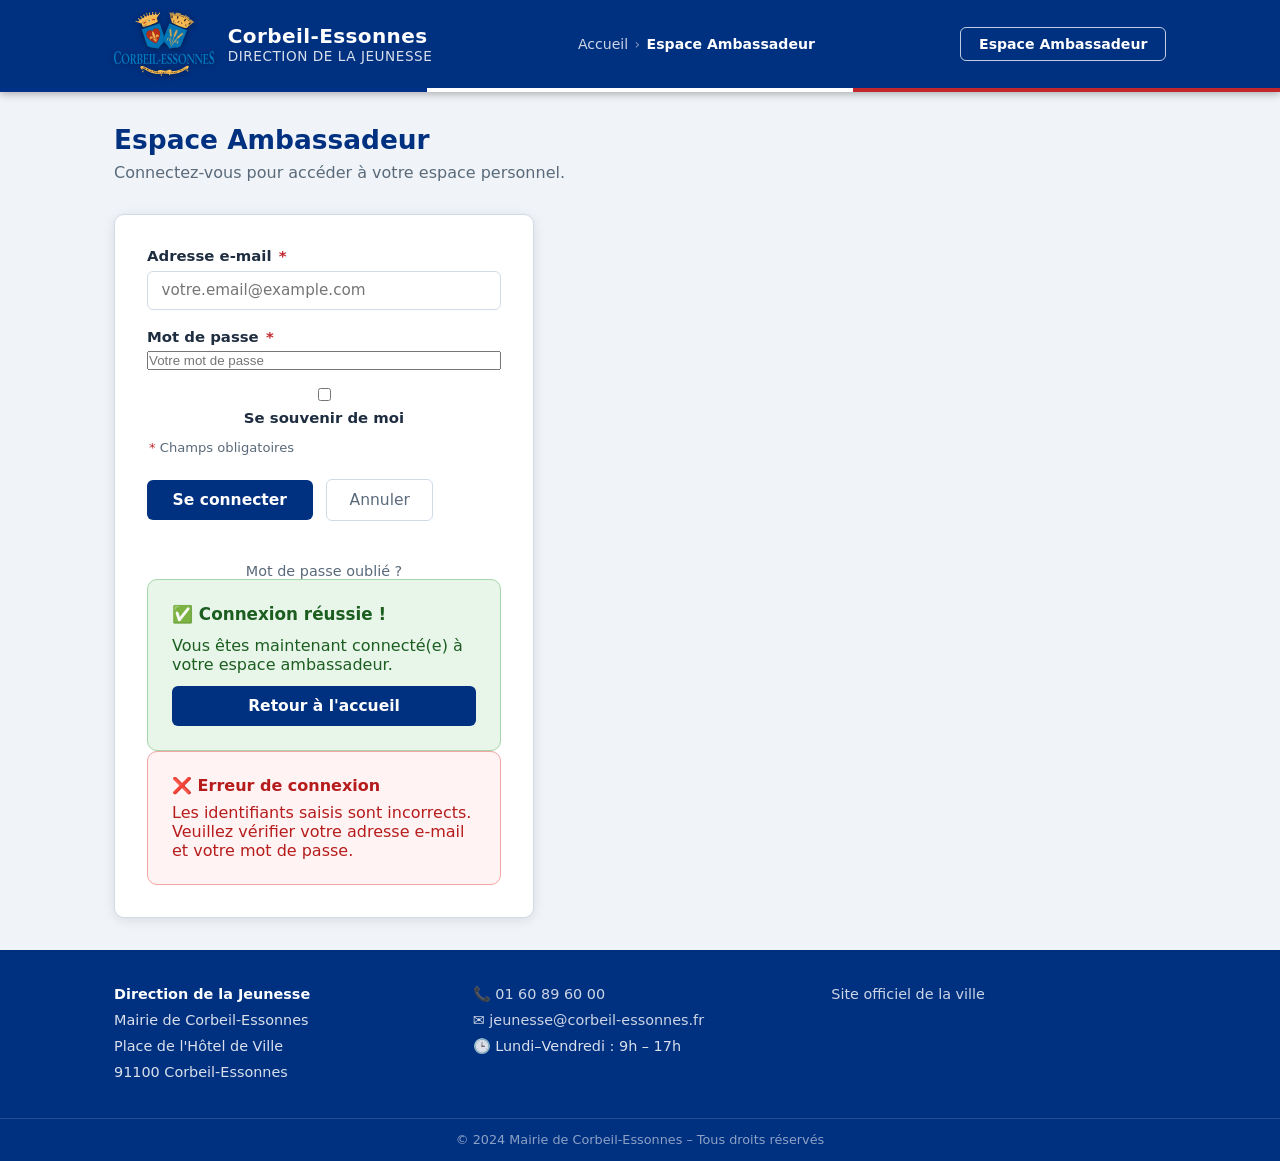
==== connexion.html @ d05d9a78 "Convert SPA sections to separate pages with multi-page navigation Agent-Logs-Url: https://github.com" ====
<!DOCTYPE html>
<html lang="fr">
<head>
  <meta charset="UTF-8" />
  <meta name="viewport" content="width=device-width, initial-scale=1.0" />
  <title>Espace Ambassadeur – Direction de la Jeunesse – Corbeil-Essonnes</title>
  <link rel="stylesheet" href="css/style.css" />
</head>
<body>

  <!-- ========== HEADER ========== -->
  <header class="site-header">
    <div class="header-inner">
      <a href="index.html" class="header-brand" aria-label="Accueil">
        <img src="assets/logo-corbeil.svg" alt="Ville de Corbeil-Essonnes" class="header-logo" />
        <div class="header-titles">
          <span class="header-city">Corbeil-Essonnes</span>
          <span class="header-dept">Direction de la Jeunesse</span>
        </div>
      </a>
      <nav id="breadcrumb" class="breadcrumb" aria-label="Fil d'Ariane">
        <a href="index.html">Accueil</a>
        <span class="breadcrumb-sep" aria-hidden="true">›</span>
        <span id="breadcrumb-current">Espace Ambassadeur</span>
      </nav>
      <a href="connexion.html" class="btn-connexion">Espace Ambassadeur</a>
    </div>
    <!-- Tricolor bar -->
    <div class="tricolor-bar">
      <div class="tc-blue"></div>
      <div class="tc-white"></div>
      <div class="tc-red"></div>
    </div>
  </header>

  <!-- ========== MAIN ========== -->
  <main id="app">

    <section id="section-connexion" class="page">
      <div class="page-header">
        <h2>Espace Ambassadeur</h2>
        <p>Connectez-vous pour accéder à votre espace personnel.</p>
      </div>
      <div class="form-card connexion-card">
        <form id="connexion-form" class="form" onsubmit="submitConnexion(event)">
          <div class="form-group">
            <label for="login-email">Adresse e-mail <span class="req" aria-label="obligatoire">*</span></label>
            <input
              id="login-email"
              type="email"
              name="email"
              autocomplete="email"
              required
              placeholder="votre.email@example.com"
            />
          </div>
          <div class="form-group">
            <label for="login-password">Mot de passe <span class="req" aria-label="obligatoire">*</span></label>
            <input
              id="login-password"
              type="password"
              name="password"
              autocomplete="current-password"
              required
              placeholder="Votre mot de passe"
            />
          </div>
          <div class="form-group" style="display: flex; align-items: center; gap: 0.5rem;">
            <input type="checkbox" id="login-remember" name="remember" />
            <label for="login-remember" style="margin: 0; cursor: pointer;">Se souvenir de moi</label>
          </div>
          <p class="form-note"><span class="req">*</span> Champs obligatoires</p>
          <div class="form-actions">
            <button type="submit" class="btn-primary">Se connecter</button>
            <button type="button" class="btn-ghost" onclick="showHome()">Annuler</button>
          </div>
          <p style="text-align: center; font-size: 0.9rem; margin-top: 1.5rem; color: var(--text-muted);">
            <a href="#" style="color: var(--primary); text-decoration: none;" onclick="alert('Merci de contacter la Direction de la Jeunesse pour réinitialiser votre mot de passe.'); return false;">Mot de passe oublié ?</a>
          </p>
        </form>
        <div id="connexion-success" class="alert-success" hidden>
          <strong>✅ Connexion réussie !</strong>
          <p>Vous êtes maintenant connecté(e) à votre espace ambassadeur.</p>
          <button class="btn-primary" onclick="showHome()">Retour à l'accueil</button>
        </div>
        <div id="connexion-error" class="alert-error" hidden>
          <strong>❌ Erreur de connexion</strong>
          <p>Les identifiants saisis sont incorrects. Veuillez vérifier votre adresse e-mail et votre mot de passe.</p>
        </div>
      </div>
    </section>

  </main>

  <!-- ========== FOOTER ========== -->
  <footer class="site-footer">
    <div class="footer-inner">
      <div class="footer-block">
        <strong>Direction de la Jeunesse</strong><br />
        Mairie de Corbeil-Essonnes<br />
        Place de l'Hôtel de Ville<br />
        91100 Corbeil-Essonnes
      </div>
      <div class="footer-block">
        <p>📞 <a href="tel:+33160896000">01 60 89 60 00</a></p>
        <p>✉️ <a href="mailto:jeunesse@corbeil-essonnes.fr">jeunesse@corbeil-essonnes.fr</a></p>
        <p>🕒 Lundi–Vendredi : 9h – 17h</p>
      </div>
      <div class="footer-block footer-links">
        <a href="https://www.corbeil-essonnes.fr" target="_blank" rel="noopener">Site officiel de la ville</a>
      </div>
    </div>
    <div class="footer-bottom">
      <p>© 2024 Mairie de Corbeil-Essonnes – Tous droits réservés</p>
    </div>
  </footer>

  <script src="js/app.js"></script>
</body>
</html>
---- css/style.css ----
/* ============================================================
   Direction de la Jeunesse – Corbeil-Essonnes
   Main stylesheet
   ============================================================ */

/* ---------- Reset & base ---------- */
*, *::before, *::after { box-sizing: border-box; margin: 0; padding: 0; }

:root {
  --blue:       #003080;
  --blue-light: #1a5276;
  --blue-hover: #00205c;
  --red:        #c1272d;
  --white:      #ffffff;
  --bg:         #f0f4f8;
  --bg-card:    #ffffff;
  --text:       #1e2d40;
  --text-muted: #5a6a7a;
  --border:     #d0dbe8;
  --success-bg: #e8f5e9;
  --success-fg: #1b5e20;
  --radius:     10px;
  --shadow:     0 2px 12px rgba(0,0,0,.10);
  --shadow-hover: 0 6px 20px rgba(0,48,128,.18);
  --transition: .2s ease;
  --font:       'Segoe UI', system-ui, -apple-system, sans-serif;
}

html { scroll-behavior: smooth; }

body {
  font-family: var(--font);
  background: var(--bg);
  color: var(--text);
  min-height: 100vh;
  display: flex;
  flex-direction: column;
}

a { color: var(--blue); text-decoration: none; }
a:hover { text-decoration: underline; }

/* ---------- Header ---------- */
.site-header {
  background: var(--blue);
  color: var(--white);
  position: sticky;
  top: 0;
  z-index: 100;
  box-shadow: 0 2px 8px rgba(0,0,0,.3);
}

.header-inner {
  max-width: 1100px;
  margin: 0 auto;
  padding: .75rem 1.5rem;
  display: flex;
  align-items: center;
  justify-content: space-between;
  gap: 1rem;
  flex-wrap: wrap;
}

.header-brand {
  display: flex;
  align-items: center;
  gap: .85rem;
  color: var(--white);
  text-decoration: none;
}

.header-logo {
  height: 64px;
  width: auto;
  filter: drop-shadow(0 1px 3px rgba(0,0,0,.4));
  flex-shrink: 0;
}

.header-titles {
  display: flex;
  flex-direction: column;
}

.header-city {
  font-size: 1.25rem;
  font-weight: 700;
  letter-spacing: .02em;
  line-height: 1.2;
}

.header-dept {
  font-size: .85rem;
  font-weight: 400;
  opacity: .85;
  letter-spacing: .04em;
  text-transform: uppercase;
}

/* Breadcrumb */
.breadcrumb {
  display: flex;
  align-items: center;
  gap: .4rem;
  font-size: .88rem;
  color: rgba(255,255,255,.8);
}

.breadcrumb a {
  color: rgba(255,255,255,.8);
  text-decoration: none;
  transition: color var(--transition);
}
.breadcrumb a:hover { color: var(--white); text-decoration: underline; }

.breadcrumb-sep { opacity: .6; }

#breadcrumb-current {
  color: var(--white);
  font-weight: 600;
  max-width: 280px;
  white-space: nowrap;
  overflow: hidden;
  text-overflow: ellipsis;
}

/* Espace Ambassadeur button */
a.btn-connexion {
  text-decoration: none;
  display: inline-block;
}

a.nav-card {
  text-decoration: none;
  color: inherit;
}

.btn-connexion {
  background: transparent;
  color: var(--white);
  border: 1.5px solid rgba(255,255,255,.75);
  border-radius: 6px;
  padding: .5rem 1.1rem;
  font-family: var(--font);
  font-size: .88rem;
  font-weight: 600;
  cursor: pointer;
  transition: background var(--transition), border-color var(--transition);
  white-space: nowrap;
  flex-shrink: 0;
}

.btn-connexion:hover {
  background: rgba(255,255,255,.15);
  border-color: var(--white);
}

/* Tricolor bar */
.tricolor-bar {
  display: flex;
  height: 4px;
}
.tc-blue  { background: #003189; flex: 1; }
.tc-white { background: #ffffff; flex: 1; }
.tc-red   { background: #c1272d; flex: 1; }

/* ---------- Main ---------- */
#app {
  flex: 1;
  max-width: 1100px;
  width: 100%;
  margin: 0 auto;
  padding: 2rem 1.5rem;
}

/* ---------- Pages ---------- */
.page { animation: fadeIn .25s ease; }
@keyframes fadeIn { from { opacity: 0; transform: translateY(8px); } to { opacity: 1; transform: none; } }

.page.active { display: block; }

.page-header {
  margin-bottom: 1.75rem;
}

.page-header h2 {
  font-size: 1.65rem;
  color: var(--blue);
  margin-bottom: .4rem;
}

.page-header p {
  color: var(--text-muted);
  font-size: 1rem;
  line-height: 1.55;
}

/* ---------- Hero ---------- */
.hero {
  text-align: center;
  padding: 2.5rem 1rem 2rem;
}

.hero h1 {
  font-size: 2.2rem;
  color: var(--blue);
  font-weight: 800;
  margin-bottom: .6rem;
}

.hero-sub {
  font-size: 1.05rem;
  color: var(--text-muted);
  line-height: 1.6;
}

/* ---------- Card grid ---------- */
.card-grid {
  display: grid;
  grid-template-columns: repeat(2, 1fr);
  gap: 1.25rem;
}

@media (max-width: 640px) {
  .card-grid { grid-template-columns: 1fr; }
  .hero h1 { font-size: 1.6rem; }
}

/* Navigation card */
.nav-card {
  background: var(--bg-card);
  border: 2px solid var(--border);
  border-radius: var(--radius);
  padding: 1.75rem 1.5rem;
  cursor: pointer;
  text-align: left;
  display: flex;
  flex-direction: column;
  gap: .55rem;
  transition: border-color var(--transition), box-shadow var(--transition), transform var(--transition);
}

.nav-card:hover, .nav-card:focus-visible {
  border-color: var(--blue);
  box-shadow: var(--shadow-hover);
  transform: translateY(-3px);
  outline: none;
}

.nav-card:active { transform: translateY(0); }

.card-icon {
  font-size: 2rem;
  line-height: 1;
}

.card-title {
  font-size: 1.05rem;
  font-weight: 700;
  color: var(--blue);
  line-height: 1.3;
}

.card-hint {
  font-size: .85rem;
  color: var(--text-muted);
  line-height: 1.4;
}

/* ---------- Form card ---------- */
.form-card {
  background: var(--bg-card);
  border: 1px solid var(--border);
  border-radius: var(--radius);
  padding: 2rem;
  box-shadow: var(--shadow);
  max-width: 760px;
}

.suivi-card { max-width: 480px; }

.connexion-card { max-width: 420px; }

/* ---------- Forms ---------- */
.form { display: flex; flex-direction: column; gap: 1.1rem; }

.form-row {
  display: grid;
  grid-template-columns: 1fr 1fr;
  gap: 1rem;
}

@media (max-width: 560px) {
  .form-row { grid-template-columns: 1fr; }
  .form-card { padding: 1.25rem; }
}

.form-group {
  display: flex;
  flex-direction: column;
  gap: .35rem;
}

label {
  font-weight: 600;
  font-size: .93rem;
  color: var(--text);
}

.req {
  color: var(--red);
  margin-left: 2px;
}

input[type="text"],
input[type="email"],
input[type="tel"],
input[type="number"],
input[type="date"],
select,
textarea {
  width: 100%;
  border: 1.5px solid var(--border);
  border-radius: 6px;
  padding: .6rem .85rem;
  font-family: var(--font);
  font-size: .95rem;
  color: var(--text);
  background: #fff;
  transition: border-color var(--transition), box-shadow var(--transition);
}

input:focus, select:focus, textarea:focus {
  outline: none;
  border-color: var(--blue);
  box-shadow: 0 0 0 3px rgba(0,48,128,.12);
}

input:invalid:not(:placeholder-shown),
select:invalid,
textarea:invalid:not(:placeholder-shown) {
  border-color: var(--red);
}

textarea { resize: vertical; min-height: 120px; }

.form-hint {
  font-size: .8rem;
  color: var(--text-muted);
  margin-top: .1rem;
}

.form-note {
  font-size: .82rem;
  color: var(--text-muted);
  margin-top: -.25rem;
}

.form-section-title {
  font-size: 1rem;
  font-weight: 700;
  color: var(--blue);
  padding: .5rem 0 .25rem;
  border-bottom: 2px solid var(--border);
  margin-top: .5rem;
}

/* ---------- Buttons ---------- */
.btn-primary {
  background: var(--blue);
  color: var(--white);
  border: none;
  border-radius: 6px;
  padding: .7rem 1.6rem;
  font-family: var(--font);
  font-size: .97rem;
  font-weight: 700;
  cursor: pointer;
  transition: background var(--transition), transform var(--transition);
}

.btn-primary:hover { background: var(--blue-hover); transform: translateY(-1px); }
.btn-primary:active { transform: none; }

.btn-ghost {
  background: transparent;
  color: var(--text-muted);
  border: 1.5px solid var(--border);
  border-radius: 6px;
  padding: .68rem 1.4rem;
  font-family: var(--font);
  font-size: .97rem;
  cursor: pointer;
  transition: background var(--transition), color var(--transition);
}

.btn-ghost:hover { background: var(--bg); color: var(--text); }

.form-actions {
  display: flex;
  gap: .85rem;
  align-items: center;
  flex-wrap: wrap;
  margin-top: .4rem;
}

/* ---------- Alerts ---------- */
.alert-success {
  background: var(--success-bg);
  border: 1.5px solid #a5d6a7;
  border-radius: var(--radius);
  padding: 1.5rem;
  color: var(--success-fg);
  display: flex;
  flex-direction: column;
  gap: .75rem;
}

.alert-success strong { font-size: 1.05rem; }

.alert-error {
  background: #fff3f3;
  border: 1.5px solid #f5a5a5;
  border-radius: var(--radius);
  padding: 1.5rem;
  color: #b71c1c;
  display: flex;
  flex-direction: column;
  gap: .5rem;
}

.alert-info {
  background: #e8f4fd;
  border: 1.5px solid #90caf9;
  border-radius: var(--radius);
  padding: 1.5rem;
  color: #0d47a1;
}

/* ---------- Simulation ---------- */
.sim-step { display: flex; flex-direction: column; gap: 1.1rem; }

.sim-question {
  font-size: 1.08rem;
  font-weight: 700;
  color: var(--blue);
  line-height: 1.4;
}

.sim-progress {
  font-size: .82rem;
  color: var(--text-muted);
  margin-bottom: -.5rem;
}

.sim-options {
  display: flex;
  flex-direction: column;
  gap: .6rem;
}

.sim-option {
  display: flex;
  align-items: center;
  gap: .75rem;
  background: var(--bg);
  border: 1.5px solid var(--border);
  border-radius: 7px;
  padding: .75rem 1rem;
  cursor: pointer;
  font-family: var(--font);
  font-size: .97rem;
  text-align: left;
  transition: border-color var(--transition), background var(--transition);
}

.sim-option:hover, .sim-option:focus-visible {
  border-color: var(--blue);
  background: #eaf0fa;
  outline: none;
}

.sim-option.selected {
  border-color: var(--blue);
  background: #dce8fa;
  font-weight: 600;
  color: var(--blue);
}

.sim-option-icon { font-size: 1.3rem; line-height: 1; flex-shrink: 0; }

.sim-nav {
  display: flex;
  gap: .85rem;
  flex-wrap: wrap;
  margin-top: .4rem;
}

.btn-secondary {
  background: transparent;
  color: var(--blue);
  border: 1.5px solid var(--blue);
  border-radius: 6px;
  padding: .68rem 1.4rem;
  font-family: var(--font);
  font-size: .97rem;
  font-weight: 600;
  cursor: pointer;
  transition: background var(--transition), color var(--transition);
}
.btn-secondary:hover { background: var(--blue); color: var(--white); }

/* Results */
.sim-results { display: flex; flex-direction: column; gap: 1.2rem; }

.sim-results h3 { font-size: 1.1rem; color: var(--blue); margin-bottom: -.3rem; }

.result-card {
  background: var(--bg-card);
  border: 2px solid var(--blue);
  border-radius: var(--radius);
  padding: 1.25rem 1.5rem;
}

.result-card h4 {
  font-size: 1.05rem;
  color: var(--blue);
  margin-bottom: .4rem;
}

.result-card p {
  font-size: .9rem;
  color: var(--text-muted);
  line-height: 1.5;
  margin-bottom: .5rem;
}

.result-card .tag-eligible {
  display: inline-block;
  background: #e8f5e9;
  color: #2e7d32;
  font-size: .78rem;
  font-weight: 700;
  padding: .2rem .6rem;
  border-radius: 20px;
  text-transform: uppercase;
  letter-spacing: .04em;
}

.result-card-partial { border-color: #f9a825; }
.result-card-partial .tag-eligible {
  background: #fff8e1;
  color: #f57f17;
}

.no-result { color: var(--text-muted); font-style: italic; }

/* ---------- Suivi result ---------- */
#suivi-result { margin-top: 1.5rem; }

.status-badge {
  display: inline-flex;
  align-items: center;
  gap: .4rem;
  font-weight: 700;
  font-size: .85rem;
  padding: .3rem .85rem;
  border-radius: 20px;
  text-transform: uppercase;
  letter-spacing: .04em;
}

.status-received  { background: #e3f2fd; color: #1565c0; }
.status-review    { background: #fff9c4; color: #f57f17; }
.status-approved  { background: #e8f5e9; color: #2e7d32; }
.status-rejected  { background: #fce4ec; color: #c62828; }
.status-complete  { background: #f3e5f5; color: #6a1b9a; }

.suivi-details {
  margin-top: 1rem;
  display: flex;
  flex-direction: column;
  gap: .4rem;
  font-size: .93rem;
}

.suivi-details dt { font-weight: 600; color: var(--text-muted); font-size: .8rem; text-transform: uppercase; letter-spacing: .04em; margin-top: .6rem; }
.suivi-details dd { color: var(--text); }

/* ---------- Demande form inner ---------- */
.demande-form-wrap { display: flex; flex-direction: column; gap: 1.25rem; }

.demande-back {
  display: inline-flex;
  align-items: center;
  gap: .4rem;
  color: var(--blue);
  font-size: .9rem;
  font-weight: 600;
  cursor: pointer;
  background: none;
  border: none;
  padding: 0;
  margin-bottom: .25rem;
}

.demande-back:hover { text-decoration: underline; }

.program-banner {
  background: linear-gradient(135deg, var(--blue) 60%, var(--blue-light));
  color: var(--white);
  border-radius: var(--radius);
  padding: 1.25rem 1.5rem;
  display: flex;
  align-items: center;
  gap: 1rem;
}

.program-banner .banner-icon { font-size: 2.2rem; }
.program-banner h2 { font-size: 1.4rem; margin-bottom: .2rem; }
.program-banner p { font-size: .88rem; opacity: .85; }

/* ---------- Footer ---------- */
.site-footer {
  background: var(--blue);
  color: rgba(255,255,255,.85);
  margin-top: auto;
}

.footer-inner {
  max-width: 1100px;
  margin: 0 auto;
  padding: 2rem 1.5rem;
  display: grid;
  grid-template-columns: repeat(auto-fit, minmax(200px, 1fr));
  gap: 1.5rem;
}

.footer-block { font-size: .9rem; line-height: 1.8; }
.footer-block strong { color: var(--white); }
.footer-block a { color: rgba(255,255,255,.8); }
.footer-block a:hover { color: var(--white); }
.footer-block p { margin: 0; }

.footer-bottom {
  border-top: 1px solid rgba(255,255,255,.15);
  text-align: center;
  padding: .85rem 1.5rem;
  font-size: .8rem;
  color: rgba(255,255,255,.55);
}

/* ---------- Scrollbar (optional) ---------- */
::-webkit-scrollbar { width: 7px; }
::-webkit-scrollbar-track { background: var(--bg); }
::-webkit-scrollbar-thumb { background: #b0bec5; border-radius: 4px; }
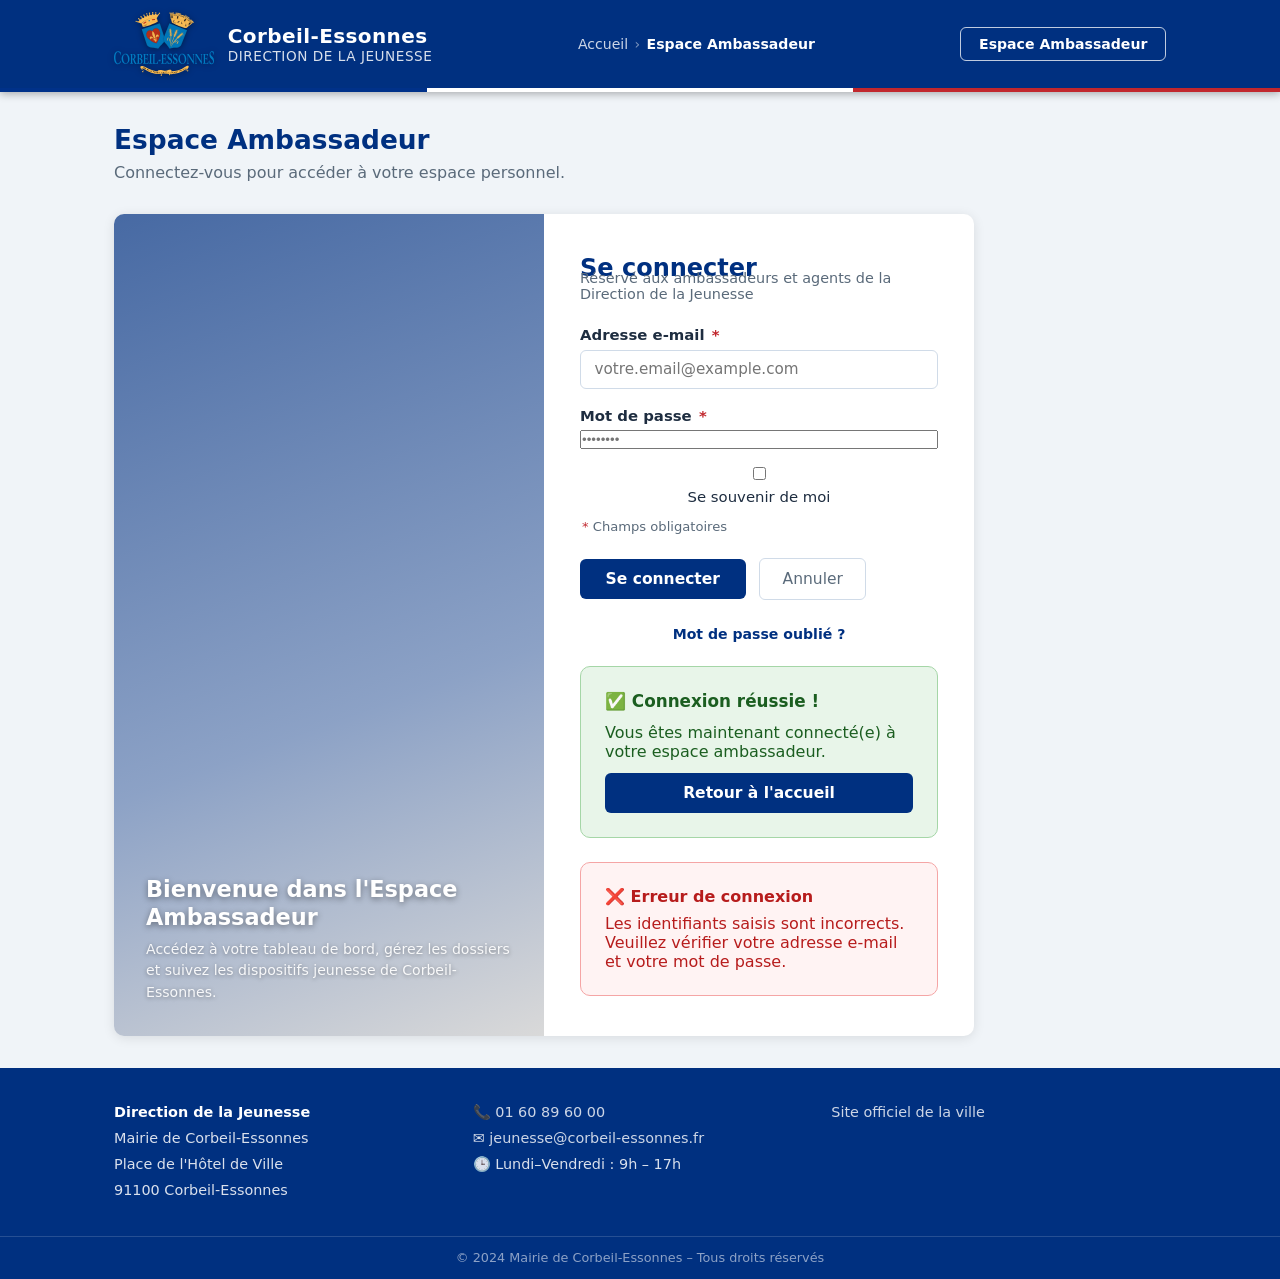
==== commit 98de39b1: "feat: image tiles, contact layout, enhanced login page, demande tiles Agent-Logs-Url: https://github" ====
--- a/connexion.html
+++ b/connexion.html
@@ -41,52 +41,72 @@
         <h2>Espace Ambassadeur</h2>
         <p>Connectez-vous pour accéder à votre espace personnel.</p>
       </div>
-      <div class="form-card connexion-card">
-        <form id="connexion-form" class="form" onsubmit="submitConnexion(event)">
-          <div class="form-group">
-            <label for="login-email">Adresse e-mail <span class="req" aria-label="obligatoire">*</span></label>
-            <input
-              id="login-email"
-              type="email"
-              name="email"
-              autocomplete="email"
-              required
-              placeholder="votre.email@example.com"
-            />
+
+      <div class="connexion-split">
+
+        <!-- Image panel -->
+        <div class="connexion-visual" aria-hidden="true">
+          <div class="connexion-visual-caption">
+            <h3>Bienvenue dans l'Espace Ambassadeur</h3>
+            <p>Accédez à votre tableau de bord, gérez les dossiers et suivez les dispositifs jeunesse de Corbeil-Essonnes.</p>
           </div>
-          <div class="form-group">
-            <label for="login-password">Mot de passe <span class="req" aria-label="obligatoire">*</span></label>
-            <input
-              id="login-password"
-              type="password"
-              name="password"
-              autocomplete="current-password"
-              required
-              placeholder="Votre mot de passe"
-            />
+        </div>
+
+        <!-- Form panel -->
+        <div class="connexion-form-side">
+          <div>
+            <h2>Se connecter</h2>
+            <p class="form-subtitle">Réservé aux ambassadeurs et agents de la Direction de la Jeunesse</p>
           </div>
-          <div class="form-group" style="display: flex; align-items: center; gap: 0.5rem;">
-            <input type="checkbox" id="login-remember" name="remember" />
-            <label for="login-remember" style="margin: 0; cursor: pointer;">Se souvenir de moi</label>
+
+          <form id="connexion-form" class="form" onsubmit="submitConnexion(event)">
+            <div class="form-group">
+              <label for="login-email">Adresse e-mail <span class="req" aria-label="obligatoire">*</span></label>
+              <input
+                id="login-email"
+                type="email"
+                name="email"
+                autocomplete="email"
+                required
+                placeholder="votre.email@example.com"
+              />
+            </div>
+            <div class="form-group">
+              <label for="login-password">Mot de passe <span class="req" aria-label="obligatoire">*</span></label>
+              <input
+                id="login-password"
+                type="password"
+                name="password"
+                autocomplete="current-password"
+                required
+                placeholder="••••••••"
+              />
+            </div>
+            <div class="form-group" style="display: flex; align-items: center; gap: 0.5rem;">
+              <input type="checkbox" id="login-remember" name="remember" />
+              <label for="login-remember" style="margin: 0; font-weight: 400; cursor: pointer;">Se souvenir de moi</label>
+            </div>
+            <p class="form-note"><span class="req">*</span> Champs obligatoires</p>
+            <div class="form-actions">
+              <button type="submit" class="btn-primary">Se connecter</button>
+              <a href="index.html" class="btn-ghost" style="display:inline-flex;align-items:center;padding:.68rem 1.4rem;border-radius:6px;border:1.5px solid var(--border);color:var(--text-muted);font-size:.97rem;text-decoration:none;">Annuler</a>
+            </div>
+            <p class="forgot-link">
+              <a href="#" onclick="alert('Merci de contacter la Direction de la Jeunesse pour réinitialiser votre mot de passe.'); return false;">Mot de passe oublié ?</a>
+            </p>
+          </form>
+
+          <div id="connexion-success" class="alert-success" hidden>
+            <strong>✅ Connexion réussie !</strong>
+            <p>Vous êtes maintenant connecté(e) à votre espace ambassadeur.</p>
+            <button class="btn-primary" onclick="window.location.href='index.html'">Retour à l'accueil</button>
           </div>
-          <p class="form-note"><span class="req">*</span> Champs obligatoires</p>
-          <div class="form-actions">
-            <button type="submit" class="btn-primary">Se connecter</button>
-            <button type="button" class="btn-ghost" onclick="showHome()">Annuler</button>
+          <div id="connexion-error" class="alert-error" hidden>
+            <strong>❌ Erreur de connexion</strong>
+            <p>Les identifiants saisis sont incorrects. Veuillez vérifier votre adresse e-mail et votre mot de passe.</p>
           </div>
-          <p style="text-align: center; font-size: 0.9rem; margin-top: 1.5rem; color: var(--text-muted);">
-            <a href="#" style="color: var(--primary); text-decoration: none;" onclick="alert('Merci de contacter la Direction de la Jeunesse pour réinitialiser votre mot de passe.'); return false;">Mot de passe oublié ?</a>
-          </p>
-        </form>
-        <div id="connexion-success" class="alert-success" hidden>
-          <strong>✅ Connexion réussie !</strong>
-          <p>Vous êtes maintenant connecté(e) à votre espace ambassadeur.</p>
-          <button class="btn-primary" onclick="showHome()">Retour à l'accueil</button>
         </div>
-        <div id="connexion-error" class="alert-error" hidden>
-          <strong>❌ Erreur de connexion</strong>
-          <p>Les identifiants saisis sont incorrects. Veuillez vérifier votre adresse e-mail et votre mot de passe.</p>
-        </div>
+
       </div>
     </section>
 
--- a/css/style.css
+++ b/css/style.css
@@ -649,6 +649,314 @@
   color: rgba(255,255,255,.55);
 }
 
+/* ---------- Contact page layout ---------- */
+.contact-layout {
+  display: grid;
+  grid-template-columns: 1fr 320px;
+  gap: 1.5rem;
+  align-items: start;
+}
+
+.contact-form-card { max-width: none; }
+
+.contact-info-card {
+  background: var(--bg-card);
+  border: 1px solid var(--border);
+  border-radius: var(--radius);
+  box-shadow: var(--shadow);
+  overflow: hidden;
+}
+
+.contact-info-image {
+  height: 160px;
+  background-image: url('https://images.unsplash.com/photo-1529156069898-49953e39b3ac?auto=format&fit=crop&w=600&q=80');
+  background-size: cover;
+  background-position: center top;
+}
+
+.contact-info-body {
+  padding: 1.5rem;
+}
+
+.contact-info-body h3 {
+  font-size: 1.05rem;
+  color: var(--blue);
+  font-weight: 700;
+  margin-bottom: 1rem;
+}
+
+.contact-info-list {
+  list-style: none;
+  display: flex;
+  flex-direction: column;
+  gap: 1rem;
+  margin-bottom: 1.25rem;
+}
+
+.contact-info-list li {
+  display: flex;
+  gap: .75rem;
+  font-size: .9rem;
+  color: var(--text);
+  line-height: 1.5;
+}
+
+.ci-icon { font-size: 1.1rem; flex-shrink: 0; margin-top: .05rem; }
+.contact-info-list a { color: var(--blue); font-weight: 600; }
+
+.contact-info-note {
+  background: var(--bg);
+  border-radius: 6px;
+  padding: .85rem 1rem;
+  font-size: .82rem;
+  color: var(--text-muted);
+  line-height: 1.55;
+}
+
+@media (max-width: 860px) {
+  .contact-layout { grid-template-columns: 1fr; }
+  .contact-info-card { max-width: 540px; }
+}
+
+/* ---------- Section Grid (home page image tiles) ---------- */
+.section-grid {
+  display: grid;
+  grid-template-columns: repeat(2, 1fr);
+  gap: 5px;
+  border-radius: var(--radius);
+  overflow: hidden;
+  box-shadow: var(--shadow);
+  margin-top: .5rem;
+}
+
+.section-tile {
+  position: relative;
+  height: 270px;
+  overflow: hidden;
+  display: flex;
+  flex-direction: column;
+  justify-content: flex-end;
+  text-decoration: none;
+  cursor: pointer;
+  outline: none;
+  border: none;
+  background: none;
+  padding: 0;
+  font-family: var(--font);
+  text-align: left;
+}
+
+.section-tile-bg {
+  position: absolute;
+  inset: 0;
+  background-size: cover;
+  background-position: center;
+  transition: transform .55s cubic-bezier(.25,.46,.45,.94);
+  will-change: transform;
+}
+
+.section-tile:hover .section-tile-bg,
+.section-tile:focus-visible .section-tile-bg {
+  transform: scale(1.09);
+}
+
+.section-tile:active .section-tile-bg {
+  transform: scale(1.04);
+}
+
+.section-tile-overlay {
+  position: absolute;
+  inset: 0;
+  background: linear-gradient(
+    to top,
+    rgba(0, 24, 70, 0.85) 0%,
+    rgba(0, 24, 70, 0.38) 55%,
+    rgba(0, 0, 0, 0.08) 100%
+  );
+  transition: background .35s ease;
+}
+
+.section-tile:hover .section-tile-overlay,
+.section-tile:focus-visible .section-tile-overlay {
+  background: linear-gradient(
+    to top,
+    rgba(0, 48, 128, 0.92) 0%,
+    rgba(0, 48, 128, 0.52) 55%,
+    rgba(0, 48, 128, 0.12) 100%
+  );
+}
+
+.section-tile:active .section-tile-overlay {
+  background: linear-gradient(
+    to top,
+    rgba(193, 39, 45, 0.9) 0%,
+    rgba(193, 39, 45, 0.55) 55%,
+    rgba(0, 0, 0, 0.1) 100%
+  );
+}
+
+.section-tile-content {
+  position: relative;
+  z-index: 1;
+  padding: 1.5rem 1.75rem;
+  color: #fff;
+  display: flex;
+  flex-direction: column;
+  gap: .3rem;
+  transition: transform .3s ease;
+}
+
+.section-tile:hover .section-tile-content,
+.section-tile:focus-visible .section-tile-content {
+  transform: translateY(-5px);
+}
+
+.section-tile-icon {
+  font-size: 2rem;
+  line-height: 1;
+  filter: drop-shadow(0 2px 6px rgba(0,0,0,.5));
+  margin-bottom: .15rem;
+}
+
+.section-tile-title {
+  font-size: 1.05rem;
+  font-weight: 700;
+  line-height: 1.3;
+  text-shadow: 0 1px 5px rgba(0,0,0,.65);
+}
+
+.section-tile-hint {
+  font-size: .82rem;
+  opacity: .88;
+  line-height: 1.4;
+  text-shadow: 0 1px 3px rgba(0,0,0,.55);
+}
+
+.section-tile-arrow {
+  display: inline-block;
+  margin-top: .45rem;
+  font-size: .82rem;
+  font-weight: 700;
+  letter-spacing: .03em;
+  opacity: 0;
+  transform: translateX(-10px);
+  transition: opacity .3s ease, transform .3s ease;
+  text-shadow: 0 1px 3px rgba(0,0,0,.4);
+}
+
+.section-tile:hover .section-tile-arrow,
+.section-tile:focus-visible .section-tile-arrow {
+  opacity: 1;
+  transform: translateX(0);
+}
+
+.section-tile:focus-visible {
+  box-shadow: inset 0 0 0 3px rgba(255,255,255,.7);
+}
+
+@media (max-width: 640px) {
+  .section-grid { grid-template-columns: 1fr; gap: 4px; }
+  .section-tile { height: 210px; }
+  .section-tile-content { padding: 1.25rem 1.35rem; }
+}
+
+/* ---------- Connexion split layout ---------- */
+.connexion-split {
+  display: grid;
+  grid-template-columns: 1fr 1fr;
+  min-height: 520px;
+  border-radius: var(--radius);
+  overflow: hidden;
+  box-shadow: var(--shadow);
+  background: #fff;
+  max-width: 860px;
+}
+
+.connexion-visual {
+  position: relative;
+  background-image: url('https://images.unsplash.com/photo-1523050854058-8df90110c9f1?auto=format&fit=crop&w=700&q=80');
+  background-size: cover;
+  background-position: center top;
+  overflow: hidden;
+}
+
+.connexion-visual::after {
+  content: '';
+  position: absolute;
+  inset: 0;
+  background: linear-gradient(
+    160deg,
+    rgba(0, 48, 128, 0.72) 0%,
+    rgba(0, 48, 128, 0.45) 60%,
+    rgba(0, 0, 0, 0.15) 100%
+  );
+}
+
+.connexion-visual-caption {
+  position: absolute;
+  inset: 0;
+  z-index: 1;
+  display: flex;
+  flex-direction: column;
+  justify-content: flex-end;
+  padding: 2rem;
+  color: #fff;
+}
+
+.connexion-visual-caption h3 {
+  font-size: 1.4rem;
+  font-weight: 800;
+  line-height: 1.25;
+  margin-bottom: .5rem;
+  text-shadow: 0 2px 6px rgba(0,0,0,.4);
+}
+
+.connexion-visual-caption p {
+  font-size: .88rem;
+  opacity: .9;
+  line-height: 1.55;
+  text-shadow: 0 1px 4px rgba(0,0,0,.4);
+}
+
+.connexion-form-side {
+  padding: 2.5rem 2.25rem;
+  display: flex;
+  flex-direction: column;
+  justify-content: center;
+  gap: 1.5rem;
+}
+
+.connexion-form-side h2 {
+  font-size: 1.5rem;
+  color: var(--blue);
+  font-weight: 800;
+  margin-bottom: -.25rem;
+}
+
+.connexion-form-side .form-subtitle {
+  font-size: .9rem;
+  color: var(--text-muted);
+  margin-top: -.75rem;
+}
+
+.forgot-link {
+  text-align: center;
+  font-size: .88rem;
+  color: var(--text-muted);
+  margin-top: .5rem;
+}
+
+.forgot-link a {
+  color: var(--blue);
+  font-weight: 600;
+}
+
+@media (max-width: 680px) {
+  .connexion-split { grid-template-columns: 1fr; }
+  .connexion-visual { display: none; }
+  .connexion-form-side { padding: 2rem 1.5rem; }
+}
+
 /* ---------- Scrollbar (optional) ---------- */
 ::-webkit-scrollbar { width: 7px; }
 ::-webkit-scrollbar-track { background: var(--bg); }
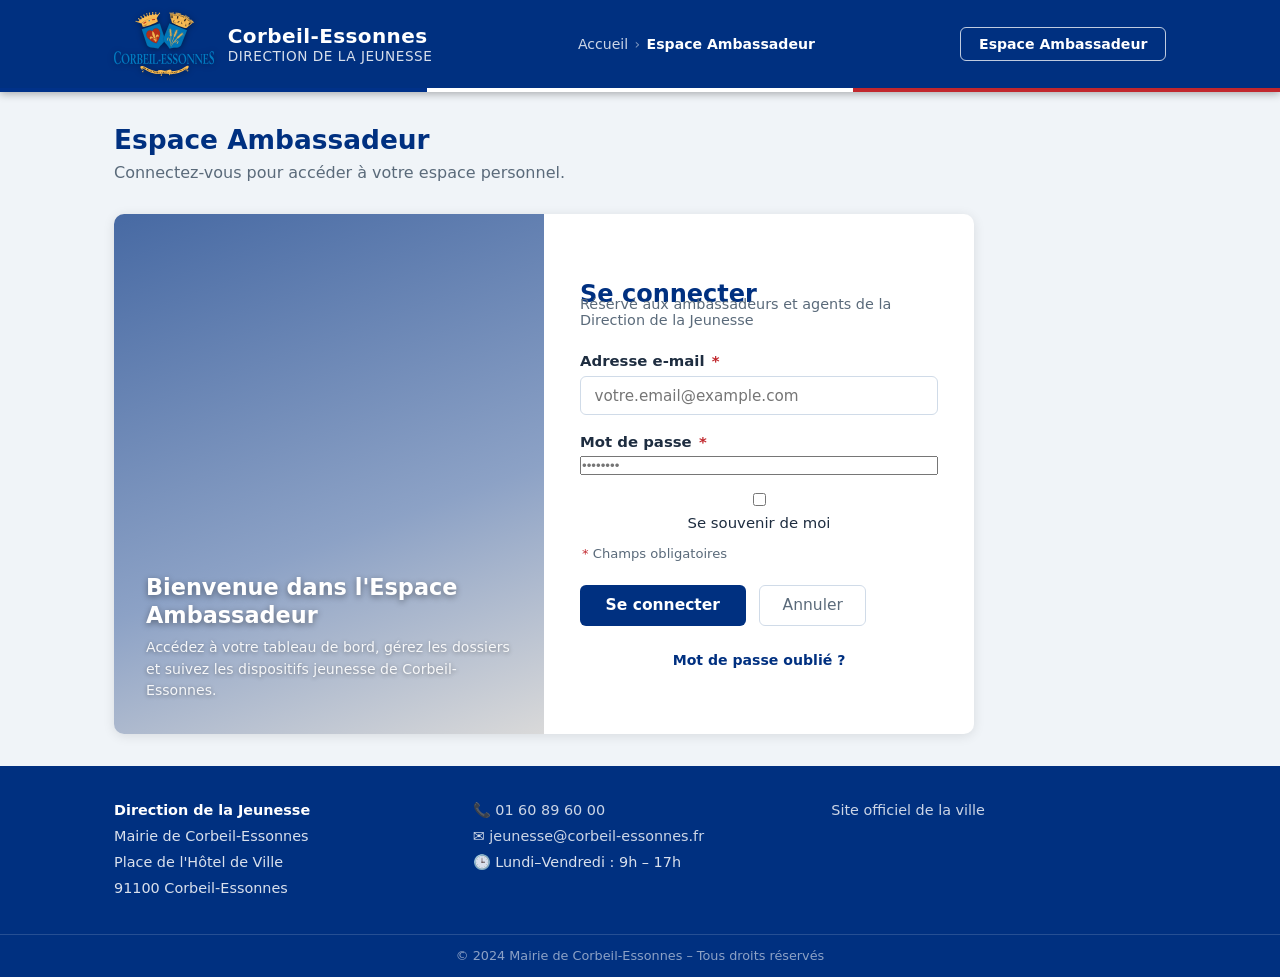
==== commit 7a5fc6bd: "changements images" ====
--- a/connexion.html
+++ b/connexion.html
@@ -5,6 +5,11 @@
   <meta name="viewport" content="width=device-width, initial-scale=1.0" />
   <title>Espace Ambassadeur – Direction de la Jeunesse – Corbeil-Essonnes</title>
   <link rel="stylesheet" href="css/style.css" />
+  <style>
+    [hidden] {
+      display: none !important;
+    }
+  </style>
 </head>
 <body>
 
@@ -96,6 +101,7 @@
             </p>
           </form>
 
+          
           <div id="connexion-success" class="alert-success" hidden>
             <strong>✅ Connexion réussie !</strong>
             <p>Vous êtes maintenant connecté(e) à votre espace ambassadeur.</p>
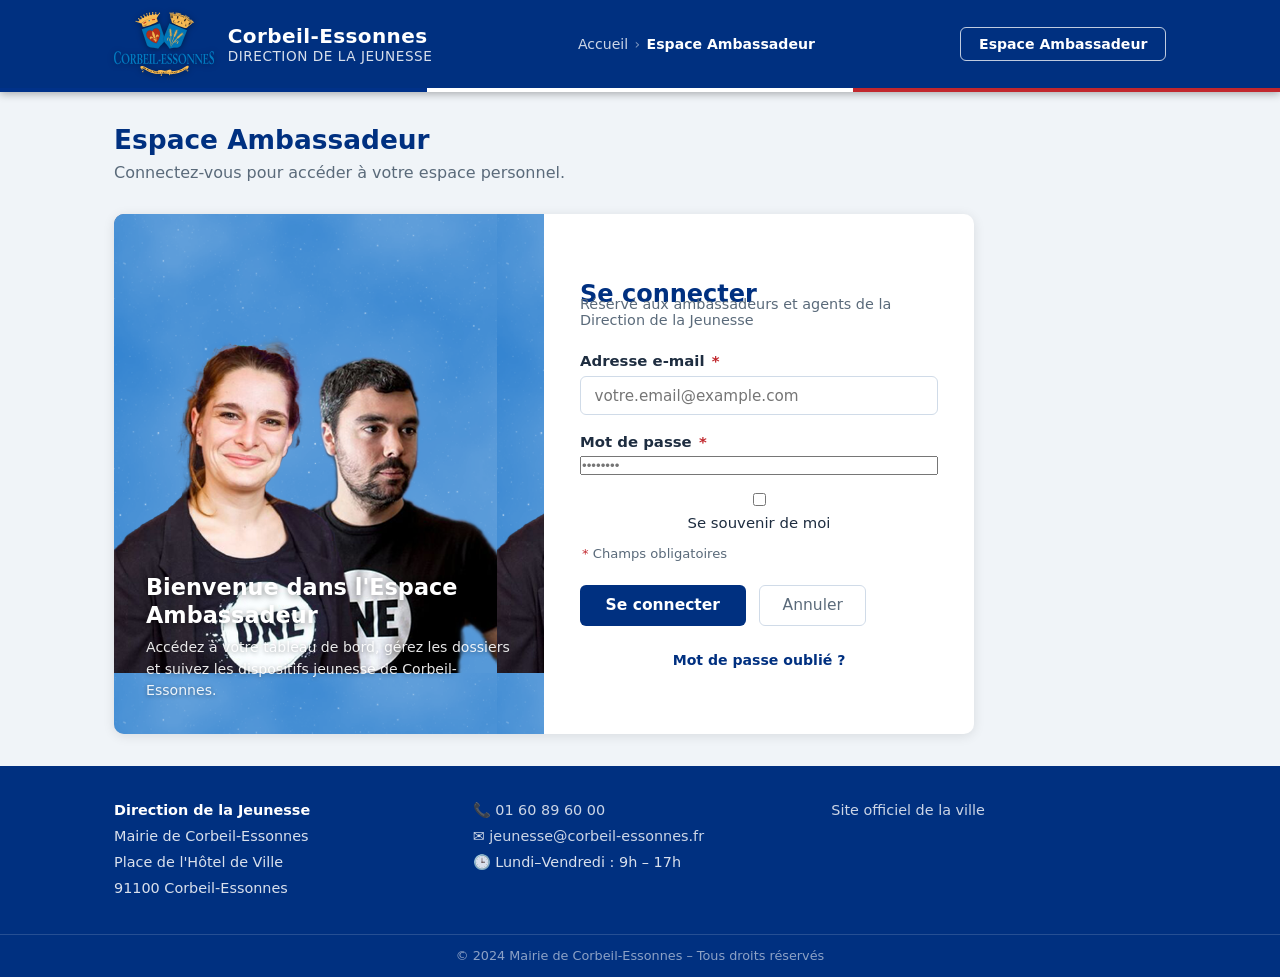
==== commit 185d9666: "Images" ====
--- a/connexion.html
+++ b/connexion.html
@@ -51,7 +51,7 @@
 
         <!-- Image panel -->
         <div class="connexion-visual" aria-hidden="true">
-          <div class="connexion-visual-caption">
+          <div class="connexion-visual-caption" style="background-image: url('assets/amba.png');">
             <h3>Bienvenue dans l'Espace Ambassadeur</h3>
             <p>Accédez à votre tableau de bord, gérez les dossiers et suivez les dispositifs jeunesse de Corbeil-Essonnes.</p>
           </div>
@@ -87,14 +87,14 @@
                 placeholder="••••••••"
               />
             </div>
-            <div class="form-group" style="display: flex; align-items: center; gap: 0.5rem;">
+            <div class="form-group checkbox-row">
               <input type="checkbox" id="login-remember" name="remember" />
-              <label for="login-remember" style="margin: 0; font-weight: 400; cursor: pointer;">Se souvenir de moi</label>
+              <label for="login-remember" class="checkbox-label">Se souvenir de moi</label>
             </div>
             <p class="form-note"><span class="req">*</span> Champs obligatoires</p>
             <div class="form-actions">
               <button type="submit" class="btn-primary">Se connecter</button>
-              <a href="index.html" class="btn-ghost" style="display:inline-flex;align-items:center;padding:.68rem 1.4rem;border-radius:6px;border:1.5px solid var(--border);color:var(--text-muted);font-size:.97rem;text-decoration:none;">Annuler</a>
+              <a href="index.html" class="btn-ghost btn-link">Annuler</a>
             </div>
             <p class="forgot-link">
               <a href="#" onclick="alert('Merci de contacter la Direction de la Jeunesse pour réinitialiser votre mot de passe.'); return false;">Mot de passe oublié ?</a>
--- a/css/style.css
+++ b/css/style.css
@@ -865,6 +865,7 @@
   display: grid;
   grid-template-columns: 1fr 1fr;
   min-height: 520px;
+  align-items: stretch;
   border-radius: var(--radius);
   overflow: hidden;
   box-shadow: var(--shadow);
@@ -923,6 +924,7 @@
   display: flex;
   flex-direction: column;
   justify-content: center;
+  align-items: stretch;
   gap: 1.5rem;
 }
 
@@ -937,6 +939,32 @@
   font-size: .9rem;
   color: var(--text-muted);
   margin-top: -.75rem;
+}
+
+.connexion-form-side .form,
+.connexion-form-side > div,
+#connexion-success,
+#connexion-error {
+  width: 100%;
+}
+
+.checkbox-row {
+  display: flex;
+  align-items: center;
+  gap: .5rem;
+}
+
+.checkbox-row .checkbox-label {
+  margin: 0;
+  font-weight: 400;
+  cursor: pointer;
+}
+
+.btn-link {
+  display: inline-flex;
+  align-items: center;
+  justify-content: center;
+  text-decoration: none;
 }
 
 .forgot-link {
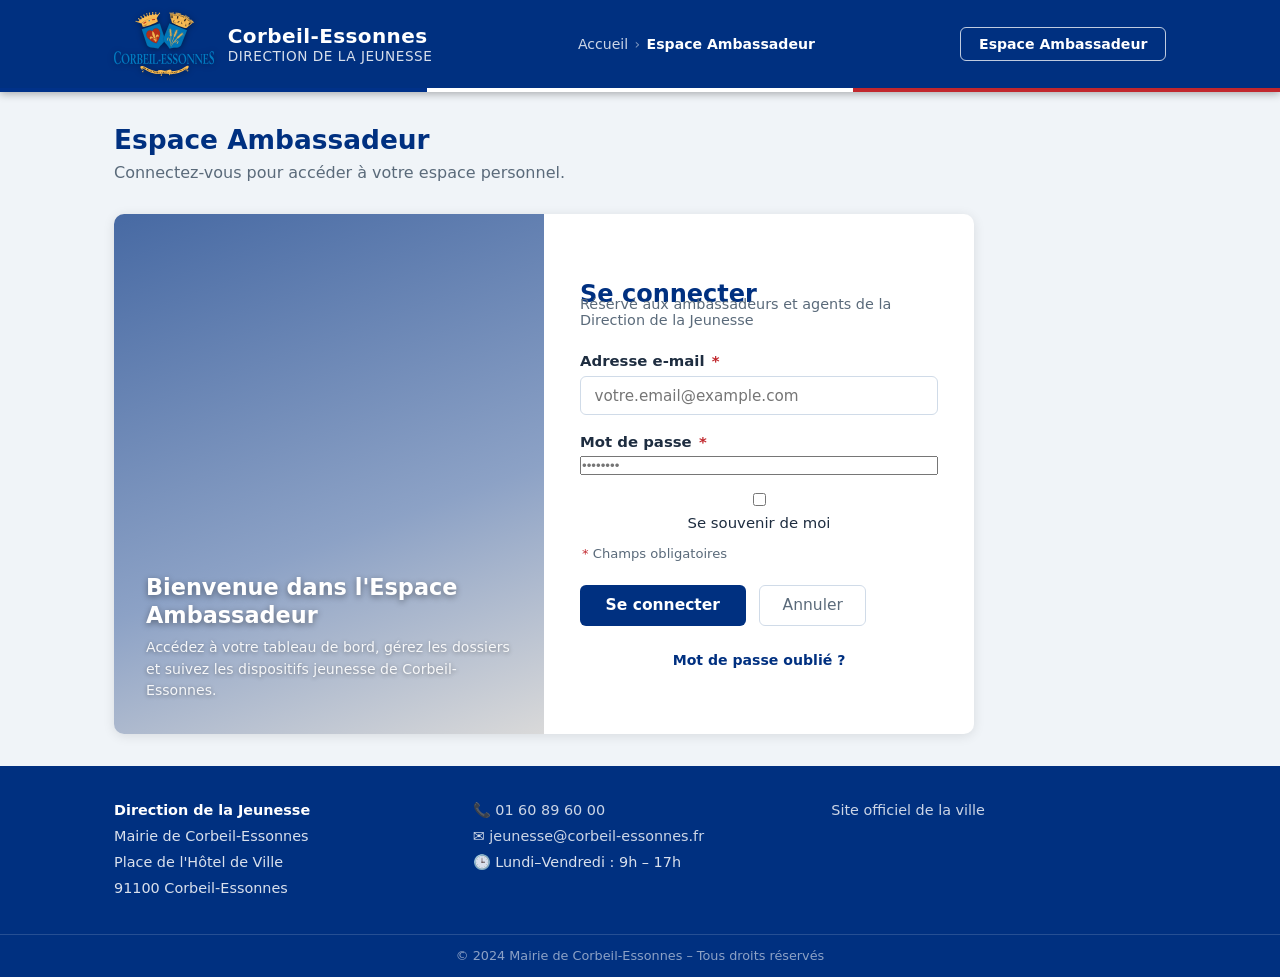
==== commit 701e2eec: "Update connexion.html" ====
--- a/connexion.html
+++ b/connexion.html
@@ -51,7 +51,7 @@
 
         <!-- Image panel -->
         <div class="connexion-visual" aria-hidden="true">
-          <div class="connexion-visual-caption" style="background-image: url('assets/amba.png');">
+          <div class="connexion-visual-caption">
             <h3>Bienvenue dans l'Espace Ambassadeur</h3>
             <p>Accédez à votre tableau de bord, gérez les dossiers et suivez les dispositifs jeunesse de Corbeil-Essonnes.</p>
           </div>
